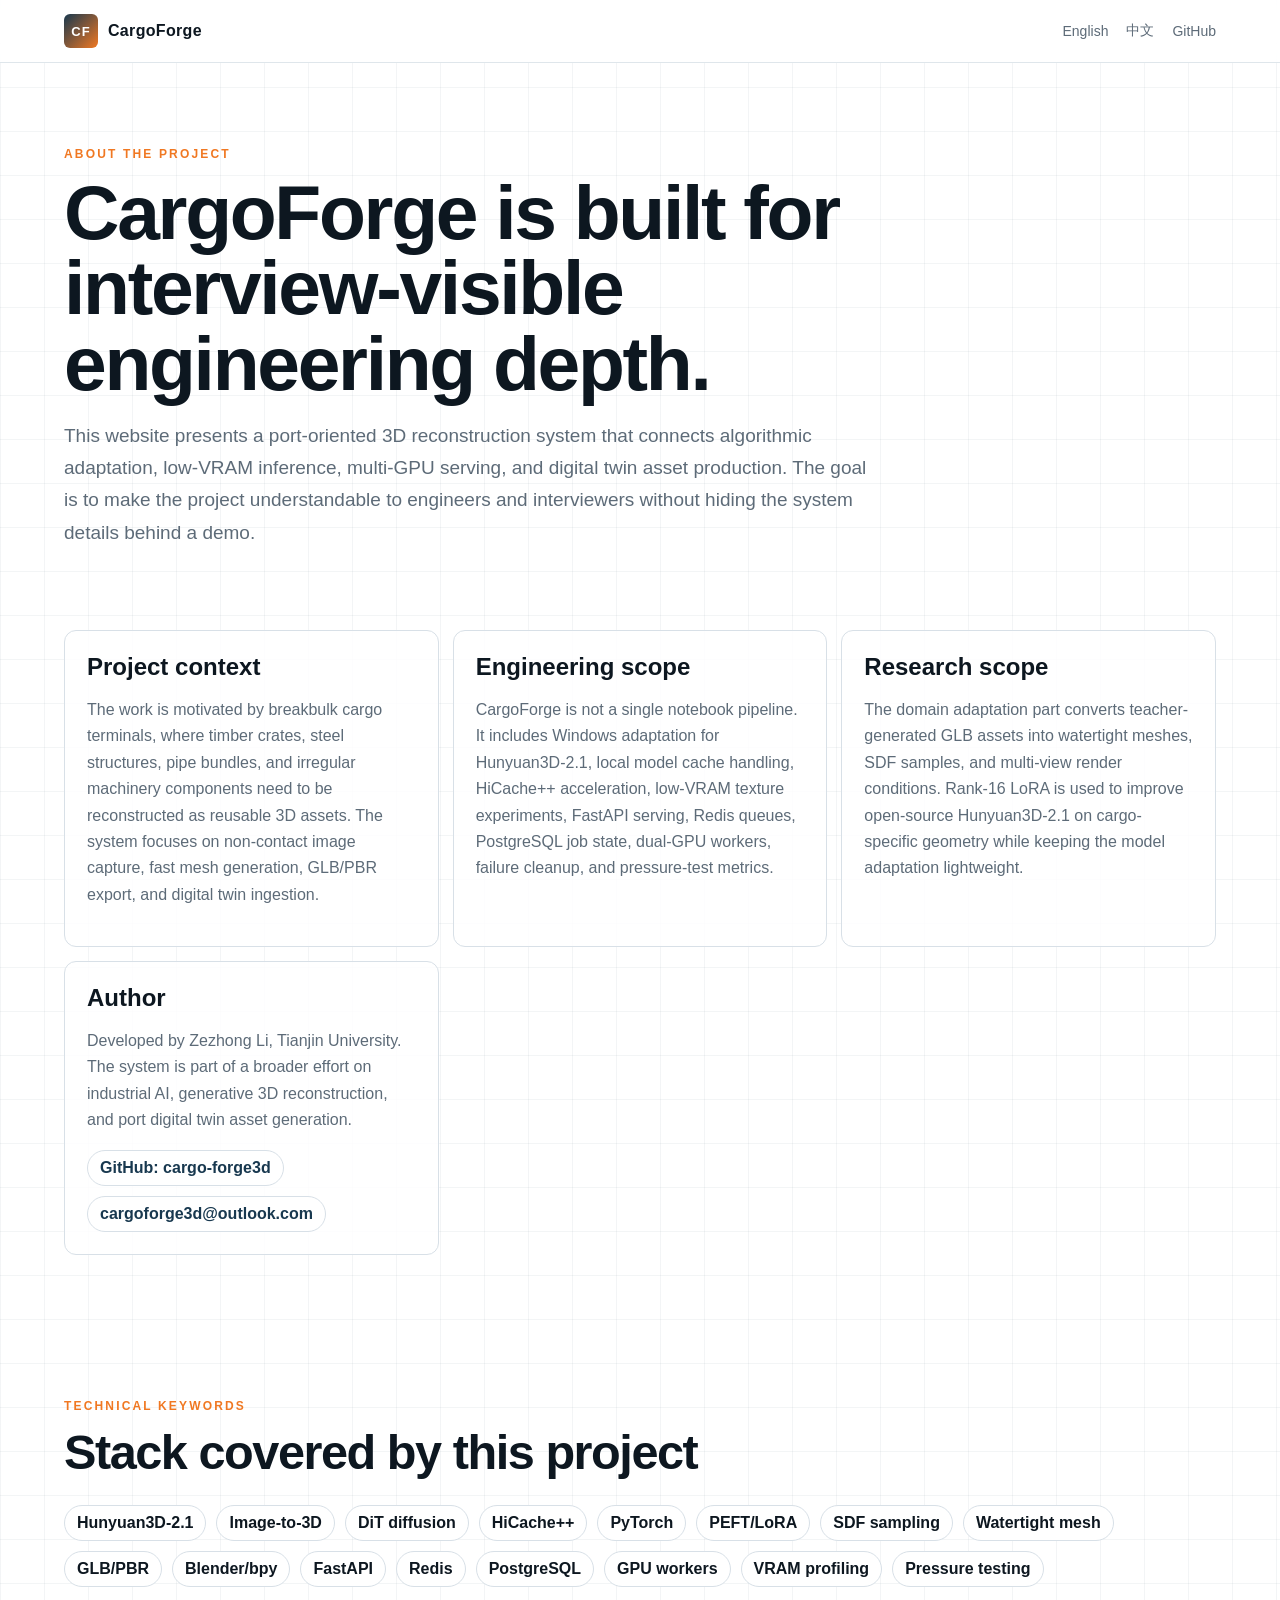
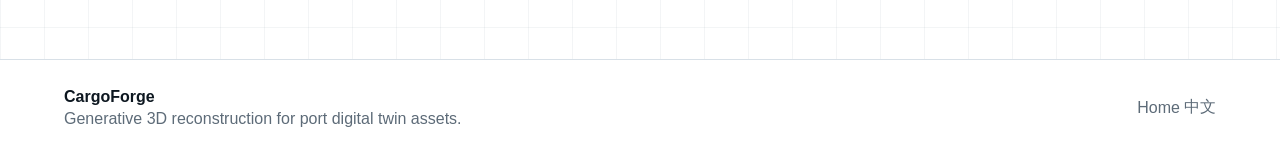
==== about.html @ f890fe95 "Initial CargoForge3D project website" ====
<!doctype html>
<html lang="en">
<head>
  <meta charset="utf-8">
  <meta name="viewport" content="width=device-width, initial-scale=1">
  <title>About CargoForge</title>
  <link rel="stylesheet" href="./static/css/site.css">
</head>
<body>
  <header class="site-header">
    <a class="brand" href="./index.html">
      <span class="brand-mark">CF</span>
      <span>CargoForge</span>
    </a>
    <nav class="nav-links" aria-label="Primary navigation">
      <a href="./index.html">English</a>
      <a href="./zh.html">中文</a>
      <a href="https://github.com/cargo-forge3d/cargo-forge3d.github.io">GitHub</a>
    </nav>
  </header>

  <main class="about-main">
    <section class="about-hero">
      <p class="eyebrow">About the project</p>
      <h1>CargoForge is built for interview-visible engineering depth.</h1>
      <p>
        This website presents a port-oriented 3D reconstruction system that connects algorithmic adaptation,
        low-VRAM inference, multi-GPU serving, and digital twin asset production. The goal is to make the
        project understandable to engineers and interviewers without hiding the system details behind a demo.
      </p>
    </section>

    <section class="section about-section">
      <div class="about-grid">
        <article>
          <h2>Project context</h2>
          <p>
            The work is motivated by breakbulk cargo terminals, where timber crates, steel structures, pipe bundles,
            and irregular machinery components need to be reconstructed as reusable 3D assets. The system focuses on
            non-contact image capture, fast mesh generation, GLB/PBR export, and digital twin ingestion.
          </p>
        </article>
        <article>
          <h2>Engineering scope</h2>
          <p>
            CargoForge is not a single notebook pipeline. It includes Windows adaptation for Hunyuan3D-2.1, local model
            cache handling, HiCache++ acceleration, low-VRAM texture experiments, FastAPI serving, Redis queues,
            PostgreSQL job state, dual-GPU workers, failure cleanup, and pressure-test metrics.
          </p>
        </article>
        <article>
          <h2>Research scope</h2>
          <p>
            The domain adaptation part converts teacher-generated GLB assets into watertight meshes, SDF samples, and
            multi-view render conditions. Rank-16 LoRA is used to improve open-source Hunyuan3D-2.1 on cargo-specific
            geometry while keeping the model adaptation lightweight.
          </p>
        </article>
        <article>
          <h2>Author</h2>
          <p>
            Developed by Zezhong Li, Tianjin University. The system is part of a broader effort on industrial AI,
            generative 3D reconstruction, and port digital twin asset generation.
          </p>
          <div class="contact-list">
            <a href="https://github.com/cargo-forge3d">GitHub: cargo-forge3d</a>
            <a href="mailto:cargoforge3d@outlook.com">cargoforge3d@outlook.com</a>
          </div>
        </article>
      </div>
    </section>

    <section class="section">
      <div class="section-heading">
        <p class="eyebrow">Technical keywords</p>
        <h2>Stack covered by this project</h2>
      </div>
      <div class="keyword-cloud">
        <span>Hunyuan3D-2.1</span><span>Image-to-3D</span><span>DiT diffusion</span><span>HiCache++</span>
        <span>PyTorch</span><span>PEFT/LoRA</span><span>SDF sampling</span><span>Watertight mesh</span>
        <span>GLB/PBR</span><span>Blender/bpy</span><span>FastAPI</span><span>Redis</span>
        <span>PostgreSQL</span><span>GPU workers</span><span>VRAM profiling</span><span>Pressure testing</span>
      </div>
    </section>
  </main>

  <footer class="footer">
    <div><strong>CargoForge</strong><span>Generative 3D reconstruction for port digital twin assets.</span></div>
    <div class="footer-links"><a href="./index.html">Home</a><a href="./zh.html">中文</a></div>
  </footer>
</body>
</html>
---- static/css/site.css ----
:root {
  --ink: #0d1720;
  --muted: #5d6b78;
  --line: #d8e0e7;
  --panel: #f7f9fb;
  --steel: #18384f;
  --steel-2: #31566f;
  --orange: #f07822;
  --green: #2d8a5e;
  --blue: #1f6feb;
  --shadow: 0 18px 45px rgba(18, 38, 58, 0.14);
  --radius: 8px;
}

* {
  box-sizing: border-box;
}

html {
  scroll-behavior: smooth;
}

body {
  margin: 0;
  font-family: "Aptos", "Segoe UI", "Noto Sans SC", "Microsoft YaHei", sans-serif;
  color: var(--ink);
  background:
    linear-gradient(90deg, rgba(24, 56, 79, 0.05) 1px, transparent 1px),
    linear-gradient(0deg, rgba(24, 56, 79, 0.05) 1px, transparent 1px),
    #ffffff;
  background-size: 44px 44px;
}

a {
  color: inherit;
  text-decoration: none;
}

img {
  display: block;
  max-width: 100%;
}

.site-header {
  position: sticky;
  top: 0;
  z-index: 20;
  display: flex;
  align-items: center;
  justify-content: space-between;
  gap: 24px;
  padding: 14px clamp(18px, 5vw, 64px);
  background: rgba(255, 255, 255, 0.88);
  backdrop-filter: blur(14px);
  border-bottom: 1px solid rgba(216, 224, 231, 0.8);
}

.brand {
  display: inline-flex;
  align-items: center;
  gap: 10px;
  font-weight: 800;
  letter-spacing: 0.02em;
}

.brand-mark {
  display: inline-grid;
  place-items: center;
  width: 34px;
  height: 34px;
  border-radius: 6px;
  color: #fff;
  background: linear-gradient(135deg, var(--steel), var(--orange));
  font-size: 13px;
  letter-spacing: 0.08em;
}

.nav-links {
  display: flex;
  align-items: center;
  gap: 18px;
  color: var(--muted);
  font-size: 14px;
}

.nav-links a:hover {
  color: var(--ink);
}

.hero-section {
  display: grid;
  grid-template-columns: minmax(0, 1.02fr) minmax(420px, 0.98fr);
  gap: clamp(28px, 4vw, 58px);
  padding: clamp(54px, 8vw, 100px) clamp(18px, 5vw, 64px) 54px;
  min-height: calc(100vh - 68px);
  align-items: center;
}

.hero-copy h1 {
  margin: 0;
  max-width: 880px;
  font-size: clamp(42px, 6vw, 82px);
  line-height: 0.96;
  letter-spacing: -0.03em;
}

.eyebrow {
  margin: 0 0 14px;
  color: var(--orange);
  font-size: 12px;
  font-weight: 800;
  letter-spacing: 0.18em;
  text-transform: uppercase;
}

.hero-lead {
  margin: 24px 0 0;
  max-width: 760px;
  color: var(--muted);
  font-size: clamp(17px, 1.6vw, 21px);
  line-height: 1.65;
}

.hero-actions {
  display: flex;
  flex-wrap: wrap;
  gap: 12px;
  margin-top: 30px;
}

.button {
  display: inline-flex;
  align-items: center;
  justify-content: center;
  min-height: 42px;
  padding: 0 18px;
  border-radius: 999px;
  font-weight: 750;
  border: 1px solid var(--line);
}

.button.primary {
  color: #fff;
  border-color: var(--steel);
  background: var(--steel);
}

.button.secondary {
  color: var(--steel);
  background: #fff;
}

.metric-strip {
  display: grid;
  grid-template-columns: repeat(4, minmax(0, 1fr));
  gap: 10px;
  margin-top: 34px;
  max-width: 850px;
}

.metric-strip div,
.metric-table div,
.stack-card,
.feature-card {
  border: 1px solid var(--line);
  background: rgba(255, 255, 255, 0.82);
  box-shadow: 0 1px 0 rgba(255,255,255,0.8) inset;
}

.metric-strip div {
  padding: 16px;
  border-radius: var(--radius);
}

.metric-value {
  display: block;
  font-size: 28px;
  font-weight: 850;
  letter-spacing: -0.03em;
}

.metric-label {
  display: block;
  margin-top: 4px;
  color: var(--muted);
  font-size: 12px;
}

.hero-visual {
  position: relative;
  min-height: 620px;
}

.viewer-shell {
  height: 560px;
  border: 1px solid var(--line);
  border-radius: 14px;
  overflow: hidden;
  background: radial-gradient(circle at 50% 30%, #ffffff, #eef3f7 68%);
  box-shadow: var(--shadow);
}

.viewer-caption {
  position: absolute;
  top: 18px;
  left: 18px;
  z-index: 2;
  display: grid;
  gap: 2px;
  padding: 10px 12px;
  border-radius: 8px;
  color: #fff;
  background: rgba(13, 23, 32, 0.82);
}

.viewer-caption span,
.input-card span {
  color: rgba(255,255,255,0.72);
  font-size: 12px;
}

.input-card {
  position: absolute;
  right: -10px;
  bottom: 0;
  width: min(280px, 46%);
  padding: 10px;
  border-radius: 12px;
  color: #fff;
  background: var(--steel);
  box-shadow: var(--shadow);
}

.input-card img {
  aspect-ratio: 1 / 1;
  width: 100%;
  object-fit: cover;
  border-radius: 8px;
}

.input-card div {
  padding: 10px 4px 2px;
}

.input-card strong {
  display: block;
}

.section {
  padding: 72px clamp(18px, 5vw, 64px);
}

.section.compact {
  padding-top: 46px;
}

.section-heading {
  max-width: 920px;
  margin-bottom: 28px;
}

.section-heading.centered {
  margin-left: auto;
  margin-right: auto;
  text-align: center;
}

.section-heading h2 {
  margin: 0;
  font-size: clamp(30px, 3.8vw, 52px);
  line-height: 1.03;
  letter-spacing: -0.03em;
}

.section-heading p:not(.eyebrow) {
  color: var(--muted);
  font-size: 18px;
  line-height: 1.65;
}

.three-grid {
  display: grid;
  grid-template-columns: repeat(3, minmax(0, 1fr));
  gap: 16px;
}

.feature-card {
  min-height: 270px;
  padding: 24px;
  border-radius: 12px;
}

.card-index {
  display: inline-flex;
  color: var(--orange);
  font-size: 12px;
  font-weight: 850;
  letter-spacing: 0.16em;
}

.feature-card h3 {
  margin: 32px 0 12px;
  font-size: 23px;
}

.feature-card p {
  margin: 0;
  color: var(--muted);
  line-height: 1.68;
}

.pipeline {
  display: grid;
  grid-template-columns: repeat(5, minmax(0, 1fr));
  gap: 12px;
  position: relative;
}

.pipeline-node {
  min-height: 118px;
  padding: 18px;
  border-radius: 12px;
  color: #fff;
  background: linear-gradient(150deg, var(--steel), var(--steel-2));
  box-shadow: var(--shadow);
}

.pipeline-node strong,
.pipeline-node span {
  display: block;
}

.pipeline-node span {
  margin-top: 10px;
  color: rgba(255,255,255,0.78);
  font-size: 13px;
  line-height: 1.45;
}

.gallery-layout {
  display: grid;
  grid-template-columns: minmax(0, 1.1fr) minmax(280px, 0.5fr);
  gap: 18px;
}

.result-viewer {
  min-height: 620px;
  border: 1px solid var(--line);
  border-radius: 14px;
  overflow: hidden;
  background: radial-gradient(circle at 50% 32%, #ffffff, #eef3f7 70%);
  box-shadow: var(--shadow);
}

.toolbar {
  display: flex;
  align-items: center;
  justify-content: space-between;
  gap: 12px;
  min-height: 58px;
  padding: 12px 16px;
  border-bottom: 1px solid var(--line);
  background: rgba(255,255,255,0.9);
}

.toolbar > span {
  font-weight: 820;
}

.segmented {
  display: inline-flex;
  padding: 3px;
  border: 1px solid var(--line);
  border-radius: 999px;
  background: var(--panel);
}

.segment {
  min-height: 30px;
  padding: 0 12px;
  border: 0;
  border-radius: 999px;
  color: var(--muted);
  background: transparent;
  cursor: pointer;
  font-weight: 750;
}

.segment.active {
  color: #fff;
  background: var(--steel);
}

.case-panel {
  display: grid;
  gap: 14px;
  align-content: start;
}

.case-meta {
  display: grid;
  grid-template-columns: 1fr;
  gap: 8px;
  padding: 14px;
  border-radius: 12px;
  color: #fff;
  background: var(--steel);
}

.case-meta span {
  padding: 10px 12px;
  border-radius: 8px;
  background: rgba(255,255,255,0.11);
}

.thumbnail-list {
  display: grid;
  gap: 10px;
}

.thumb {
  display: grid;
  grid-template-columns: 92px 1fr;
  align-items: center;
  gap: 12px;
  padding: 8px;
  border: 1px solid var(--line);
  border-radius: 12px;
  color: var(--ink);
  background: #fff;
  cursor: pointer;
  text-align: left;
  font-weight: 800;
}

.thumb img {
  width: 92px;
  height: 72px;
  object-fit: cover;
  border-radius: 8px;
}

.thumb.active {
  border-color: var(--orange);
  box-shadow: 0 0 0 3px rgba(240, 120, 34, 0.16);
}

.comparison-grid {
  display: grid;
  grid-template-columns: repeat(3, minmax(0, 1fr));
  gap: 16px;
}

.compare-card {
  min-height: 430px;
  border: 1px solid var(--line);
  border-radius: 14px;
  overflow: hidden;
  background: #fff;
  box-shadow: var(--shadow);
}

.compare-card span {
  display: block;
  padding: 14px 16px;
  font-weight: 850;
  border-bottom: 1px solid var(--line);
  background: var(--panel);
}

.compare-card.accent span {
  color: #fff;
  background: var(--steel);
}

.compare-card model-viewer {
  width: 100%;
  height: 370px;
  background: radial-gradient(circle at 50% 36%, #ffffff, #eef3f7);
}

.metric-table {
  display: grid;
  grid-template-columns: repeat(4, minmax(0, 1fr));
  gap: 12px;
  margin-top: 18px;
}

.metric-table div {
  display: grid;
  gap: 8px;
  padding: 18px;
  border-radius: 12px;
}

.metric-table strong {
  font-size: 15px;
}

.metric-table span {
  font-size: 20px;
  font-weight: 850;
}

.metric-table em {
  color: var(--green);
  font-style: normal;
  font-size: 13px;
}

.stack-grid,
.about-grid {
  display: grid;
  grid-template-columns: repeat(3, minmax(0, 1fr));
  gap: 14px;
}

.stack-card {
  display: grid;
  gap: 8px;
  padding: 20px;
  border-radius: 12px;
}

.stack-card span,
.about-grid p {
  color: var(--muted);
  line-height: 1.65;
}

.footer {
  display: flex;
  justify-content: space-between;
  gap: 24px;
  padding: 28px clamp(18px, 5vw, 64px);
  border-top: 1px solid var(--line);
  background: #fff;
}

.footer div {
  display: grid;
  gap: 4px;
}

.footer span {
  color: var(--muted);
}

.footer-links {
  display: flex !important;
  flex-direction: row;
  align-items: center;
  gap: 16px;
  color: var(--muted);
}

.about-main {
  min-height: 80vh;
}

.about-hero {
  padding: 84px clamp(18px, 5vw, 64px) 34px;
  max-width: 1040px;
}

.about-hero h1 {
  margin: 0;
  font-size: clamp(40px, 6vw, 78px);
  line-height: 0.98;
  letter-spacing: -0.03em;
}

.about-hero p:not(.eyebrow) {
  max-width: 820px;
  color: var(--muted);
  font-size: 19px;
  line-height: 1.7;
}

.about-section {
  padding-top: 28px;
}

.about-grid article {
  padding: 22px;
  border: 1px solid var(--line);
  border-radius: 12px;
  background: rgba(255,255,255,0.86);
}

.about-grid h2 {
  margin: 0 0 10px;
}

.contact-list,
.keyword-cloud {
  display: flex;
  flex-wrap: wrap;
  gap: 10px;
}

.contact-list a,
.keyword-cloud span {
  padding: 8px 12px;
  border-radius: 999px;
  border: 1px solid var(--line);
  color: var(--steel);
  background: #fff;
  font-weight: 750;
}

.keyword-cloud span {
  color: var(--ink);
}

@media (max-width: 1080px) {
  .hero-section,
  .gallery-layout {
    grid-template-columns: 1fr;
  }

  .hero-visual {
    min-height: 520px;
  }

  .viewer-shell {
    height: 500px;
  }

  .metric-strip,
  .metric-table {
    grid-template-columns: repeat(2, minmax(0, 1fr));
  }

  .pipeline,
  .three-grid,
  .comparison-grid,
  .stack-grid,
  .about-grid {
    grid-template-columns: 1fr;
  }
}

@media (max-width: 680px) {
  .site-header {
    position: static;
    align-items: flex-start;
    flex-direction: column;
  }

  .nav-links {
    flex-wrap: wrap;
    gap: 12px;
  }

  .hero-section {
    padding-top: 36px;
  }

  .metric-strip,
  .metric-table {
    grid-template-columns: 1fr;
  }

  .input-card {
    position: relative;
    right: auto;
    bottom: auto;
    width: 100%;
    margin-top: 12px;
  }

  .hero-visual {
    min-height: auto;
  }

  .viewer-shell,
  .result-viewer {
    height: 440px;
    min-height: 440px;
  }

  .toolbar {
    align-items: flex-start;
    flex-direction: column;
  }

  .footer {
    flex-direction: column;
  }
}
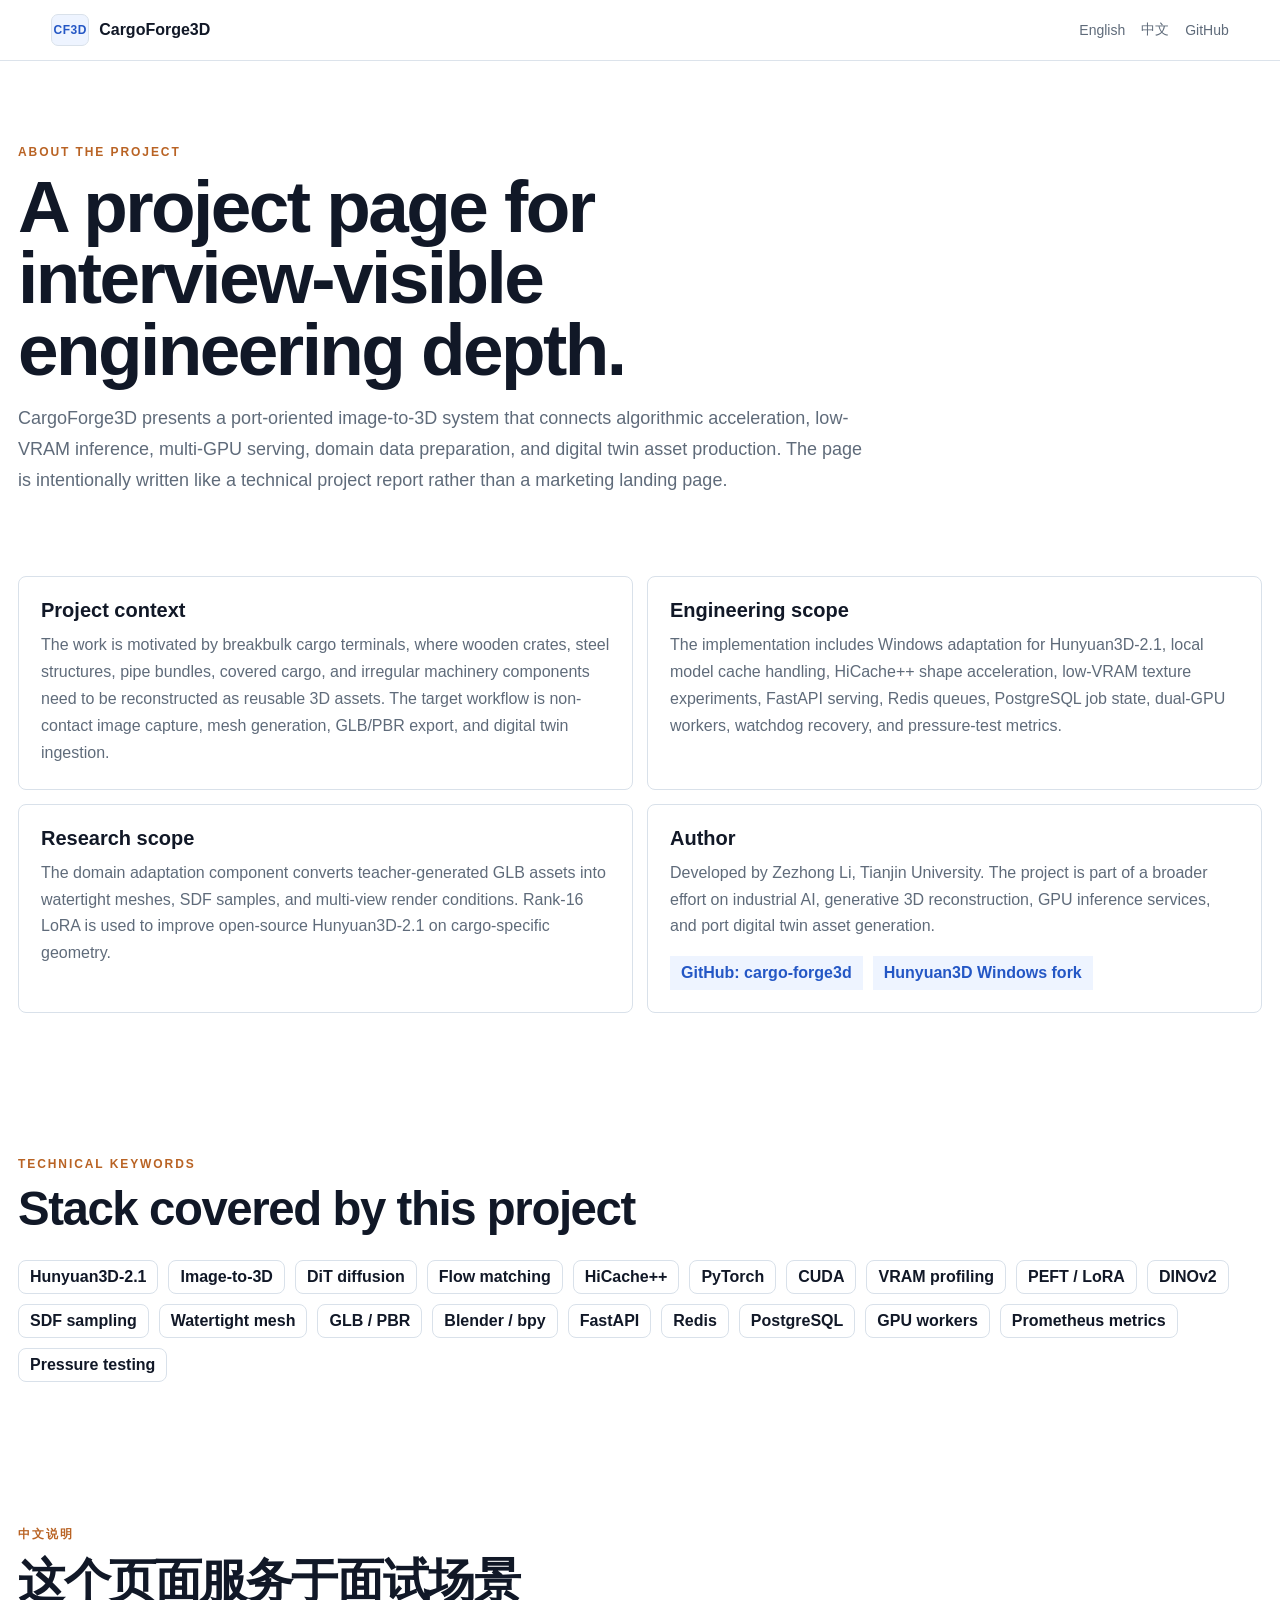
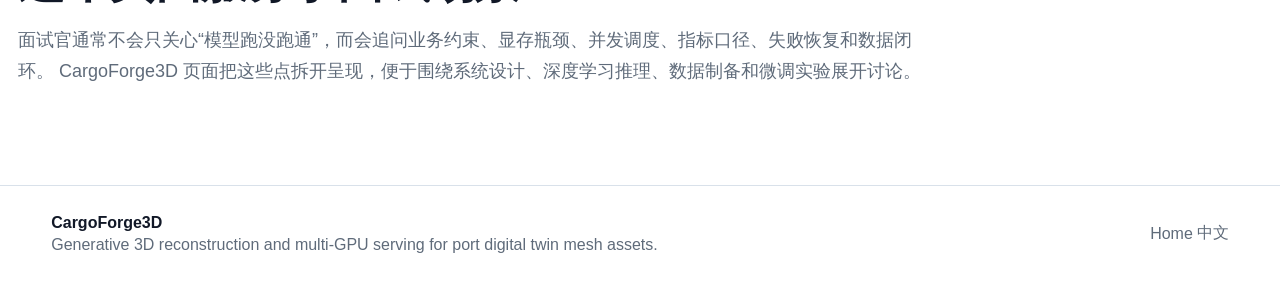
==== commit 17ce8cbe: "Add CargoForge3D project figures and site content" ====
--- a/about.html
+++ b/about.html
@@ -3,14 +3,15 @@
 <head>
   <meta charset="utf-8">
   <meta name="viewport" content="width=device-width, initial-scale=1">
-  <title>About CargoForge</title>
+  <meta name="description" content="About CargoForge3D, a port breakbulk cargo image-to-3D reconstruction and multi-GPU serving project.">
+  <title>About CargoForge3D</title>
   <link rel="stylesheet" href="./static/css/site.css">
 </head>
 <body>
   <header class="site-header">
     <a class="brand" href="./index.html">
-      <span class="brand-mark">CF</span>
-      <span>CargoForge</span>
+      <span class="brand-mark">CF3D</span>
+      <span>CargoForge3D</span>
     </a>
     <nav class="nav-links" aria-label="Primary navigation">
       <a href="./index.html">English</a>
@@ -22,11 +23,11 @@
   <main class="about-main">
     <section class="about-hero">
       <p class="eyebrow">About the project</p>
-      <h1>CargoForge is built for interview-visible engineering depth.</h1>
+      <h1>A project page for interview-visible engineering depth.</h1>
       <p>
-        This website presents a port-oriented 3D reconstruction system that connects algorithmic adaptation,
-        low-VRAM inference, multi-GPU serving, and digital twin asset production. The goal is to make the
-        project understandable to engineers and interviewers without hiding the system details behind a demo.
+        CargoForge3D presents a port-oriented image-to-3D system that connects algorithmic acceleration,
+        low-VRAM inference, multi-GPU serving, domain data preparation, and digital twin asset production.
+        The page is intentionally written like a technical project report rather than a marketing landing page.
       </p>
     </section>
 
@@ -35,36 +36,36 @@
         <article>
           <h2>Project context</h2>
           <p>
-            The work is motivated by breakbulk cargo terminals, where timber crates, steel structures, pipe bundles,
-            and irregular machinery components need to be reconstructed as reusable 3D assets. The system focuses on
-            non-contact image capture, fast mesh generation, GLB/PBR export, and digital twin ingestion.
+            The work is motivated by breakbulk cargo terminals, where wooden crates, steel structures, pipe bundles,
+            covered cargo, and irregular machinery components need to be reconstructed as reusable 3D assets.
+            The target workflow is non-contact image capture, mesh generation, GLB/PBR export, and digital twin ingestion.
           </p>
         </article>
         <article>
           <h2>Engineering scope</h2>
           <p>
-            CargoForge is not a single notebook pipeline. It includes Windows adaptation for Hunyuan3D-2.1, local model
-            cache handling, HiCache++ acceleration, low-VRAM texture experiments, FastAPI serving, Redis queues,
-            PostgreSQL job state, dual-GPU workers, failure cleanup, and pressure-test metrics.
+            The implementation includes Windows adaptation for Hunyuan3D-2.1, local model cache handling,
+            HiCache++ shape acceleration, low-VRAM texture experiments, FastAPI serving, Redis queues,
+            PostgreSQL job state, dual-GPU workers, watchdog recovery, and pressure-test metrics.
           </p>
         </article>
         <article>
           <h2>Research scope</h2>
           <p>
-            The domain adaptation part converts teacher-generated GLB assets into watertight meshes, SDF samples, and
-            multi-view render conditions. Rank-16 LoRA is used to improve open-source Hunyuan3D-2.1 on cargo-specific
-            geometry while keeping the model adaptation lightweight.
+            The domain adaptation component converts teacher-generated GLB assets into watertight meshes,
+            SDF samples, and multi-view render conditions. Rank-16 LoRA is used to improve open-source
+            Hunyuan3D-2.1 on cargo-specific geometry.
           </p>
         </article>
         <article>
           <h2>Author</h2>
           <p>
-            Developed by Zezhong Li, Tianjin University. The system is part of a broader effort on industrial AI,
-            generative 3D reconstruction, and port digital twin asset generation.
+            Developed by Zezhong Li, Tianjin University. The project is part of a broader effort on industrial AI,
+            generative 3D reconstruction, GPU inference services, and port digital twin asset generation.
           </p>
           <div class="contact-list">
             <a href="https://github.com/cargo-forge3d">GitHub: cargo-forge3d</a>
-            <a href="mailto:cargoforge3d@outlook.com">cargoforge3d@outlook.com</a>
+            <a href="https://github.com/lzz19980125/Hunyuan3D-2.1-Windows">Hunyuan3D Windows fork</a>
           </div>
         </article>
       </div>
@@ -76,17 +77,50 @@
         <h2>Stack covered by this project</h2>
       </div>
       <div class="keyword-cloud">
-        <span>Hunyuan3D-2.1</span><span>Image-to-3D</span><span>DiT diffusion</span><span>HiCache++</span>
-        <span>PyTorch</span><span>PEFT/LoRA</span><span>SDF sampling</span><span>Watertight mesh</span>
-        <span>GLB/PBR</span><span>Blender/bpy</span><span>FastAPI</span><span>Redis</span>
-        <span>PostgreSQL</span><span>GPU workers</span><span>VRAM profiling</span><span>Pressure testing</span>
+        <span>Hunyuan3D-2.1</span>
+        <span>Image-to-3D</span>
+        <span>DiT diffusion</span>
+        <span>Flow matching</span>
+        <span>HiCache++</span>
+        <span>PyTorch</span>
+        <span>CUDA</span>
+        <span>VRAM profiling</span>
+        <span>PEFT / LoRA</span>
+        <span>DINOv2</span>
+        <span>SDF sampling</span>
+        <span>Watertight mesh</span>
+        <span>GLB / PBR</span>
+        <span>Blender / bpy</span>
+        <span>FastAPI</span>
+        <span>Redis</span>
+        <span>PostgreSQL</span>
+        <span>GPU workers</span>
+        <span>Prometheus metrics</span>
+        <span>Pressure testing</span>
+      </div>
+    </section>
+
+    <section class="section">
+      <div class="section-heading">
+        <p class="eyebrow">中文说明</p>
+        <h2>这个页面服务于面试场景</h2>
+        <p>
+          面试官通常不会只关心“模型跑没跑通”，而会追问业务约束、显存瓶颈、并发调度、指标口径、失败恢复和数据闭环。
+          CargoForge3D 页面把这些点拆开呈现，便于围绕系统设计、深度学习推理、数据制备和微调实验展开讨论。
+        </p>
       </div>
     </section>
   </main>
 
   <footer class="footer">
-    <div><strong>CargoForge</strong><span>Generative 3D reconstruction for port digital twin assets.</span></div>
-    <div class="footer-links"><a href="./index.html">Home</a><a href="./zh.html">中文</a></div>
+    <div>
+      <strong>CargoForge3D</strong>
+      <span>Generative 3D reconstruction and multi-GPU serving for port digital twin mesh assets.</span>
+    </div>
+    <div class="footer-links">
+      <a href="./index.html">Home</a>
+      <a href="./zh.html">中文</a>
+    </div>
   </footer>
 </body>
 </html>
--- a/static/css/site.css
+++ b/static/css/site.css
@@ -1,15 +1,17 @@
 :root {
-  --ink: #0d1720;
-  --muted: #5d6b78;
-  --line: #d8e0e7;
-  --panel: #f7f9fb;
-  --steel: #18384f;
-  --steel-2: #31566f;
-  --orange: #f07822;
-  --green: #2d8a5e;
-  --blue: #1f6feb;
-  --shadow: 0 18px 45px rgba(18, 38, 58, 0.14);
+  --ink: #111827;
+  --muted: #5f6b7a;
+  --soft: #f7f9fc;
+  --panel: #ffffff;
+  --line: #d9e1ea;
+  --blue: #2457c5;
+  --blue-soft: #eef4ff;
+  --green: #1f8a5b;
+  --orange: #b96324;
+  --code: #122033;
+  --shadow: 0 14px 34px rgba(15, 23, 42, 0.08);
   --radius: 8px;
+  --max: 1260px;
 }
 
 * {
@@ -22,13 +24,9 @@
 
 body {
   margin: 0;
-  font-family: "Aptos", "Segoe UI", "Noto Sans SC", "Microsoft YaHei", sans-serif;
   color: var(--ink);
-  background:
-    linear-gradient(90deg, rgba(24, 56, 79, 0.05) 1px, transparent 1px),
-    linear-gradient(0deg, rgba(24, 56, 79, 0.05) 1px, transparent 1px),
-    #ffffff;
-  background-size: 44px 44px;
+  background: #fff;
+  font-family: "Segoe UI", "Noto Sans SC", "Microsoft YaHei", sans-serif;
 }
 
 a {
@@ -41,18 +39,22 @@
   max-width: 100%;
 }
 
+button {
+  font: inherit;
+}
+
 .site-header {
   position: sticky;
   top: 0;
-  z-index: 20;
+  z-index: 50;
   display: flex;
   align-items: center;
   justify-content: space-between;
-  gap: 24px;
-  padding: 14px clamp(18px, 5vw, 64px);
-  background: rgba(255, 255, 255, 0.88);
-  backdrop-filter: blur(14px);
-  border-bottom: 1px solid rgba(216, 224, 231, 0.8);
+  gap: 20px;
+  padding: 14px clamp(18px, 4vw, 54px);
+  border-bottom: 1px solid rgba(217, 225, 234, 0.92);
+  background: rgba(255, 255, 255, 0.94);
+  backdrop-filter: blur(12px);
 }
 
 .brand {
@@ -60,72 +62,87 @@
   align-items: center;
   gap: 10px;
   font-weight: 800;
-  letter-spacing: 0.02em;
 }
 
 .brand-mark {
   display: inline-grid;
   place-items: center;
-  width: 34px;
-  height: 34px;
-  border-radius: 6px;
-  color: #fff;
-  background: linear-gradient(135deg, var(--steel), var(--orange));
-  font-size: 13px;
-  letter-spacing: 0.08em;
+  width: 38px;
+  height: 32px;
+  border: 1px solid var(--line);
+  border-radius: 7px;
+  color: var(--blue);
+  background: var(--blue-soft);
+  font-size: 12px;
+  letter-spacing: 0.04em;
 }
 
 .nav-links {
   display: flex;
   align-items: center;
-  gap: 18px;
+  flex-wrap: wrap;
+  justify-content: flex-end;
+  gap: 16px;
   color: var(--muted);
   font-size: 14px;
 }
 
 .nav-links a:hover {
-  color: var(--ink);
+  color: var(--blue);
+}
+
+.hero-section,
+.section,
+.about-hero {
+  width: min(var(--max), calc(100% - 36px));
+  margin: 0 auto;
 }
 
 .hero-section {
   display: grid;
-  grid-template-columns: minmax(0, 1.02fr) minmax(420px, 0.98fr);
-  gap: clamp(28px, 4vw, 58px);
-  padding: clamp(54px, 8vw, 100px) clamp(18px, 5vw, 64px) 54px;
+  grid-template-columns: minmax(0, 1.06fr) minmax(380px, 0.94fr);
+  gap: clamp(28px, 4.6vw, 62px);
+  align-items: center;
   min-height: calc(100vh - 68px);
-  align-items: center;
-}
-
-.hero-copy h1 {
+  padding: clamp(54px, 8vw, 96px) 0 58px;
+}
+
+.hero-copy h1,
+.about-hero h1 {
   margin: 0;
-  max-width: 880px;
-  font-size: clamp(42px, 6vw, 82px);
-  line-height: 0.96;
-  letter-spacing: -0.03em;
+  max-width: 900px;
+  font-size: clamp(40px, 5.7vw, 76px);
+  line-height: 0.98;
+  letter-spacing: -0.035em;
 }
 
 .eyebrow {
-  margin: 0 0 14px;
+  margin: 0 0 12px;
   color: var(--orange);
   font-size: 12px;
   font-weight: 800;
-  letter-spacing: 0.18em;
+  letter-spacing: 0.16em;
   text-transform: uppercase;
 }
 
+.hero-lead,
+.section-heading p:not(.eyebrow),
+.about-hero p:not(.eyebrow) {
+  color: var(--muted);
+  font-size: 18px;
+  line-height: 1.72;
+}
+
 .hero-lead {
+  max-width: 820px;
   margin: 24px 0 0;
-  max-width: 760px;
-  color: var(--muted);
-  font-size: clamp(17px, 1.6vw, 21px);
-  line-height: 1.65;
 }
 
 .hero-actions {
   display: flex;
   flex-wrap: wrap;
   gap: 12px;
-  margin-top: 30px;
+  margin-top: 28px;
 }
 
 .button {
@@ -134,19 +151,19 @@
   justify-content: center;
   min-height: 42px;
   padding: 0 18px;
-  border-radius: 999px;
+  border: 1px solid var(--line);
+  border-radius: 7px;
   font-weight: 750;
-  border: 1px solid var(--line);
 }
 
 .button.primary {
   color: #fff;
-  border-color: var(--steel);
-  background: var(--steel);
+  border-color: var(--blue);
+  background: var(--blue);
 }
 
 .button.secondary {
-  color: var(--steel);
+  color: var(--blue);
   background: #fff;
 }
 
@@ -154,22 +171,31 @@
   display: grid;
   grid-template-columns: repeat(4, minmax(0, 1fr));
   gap: 10px;
-  margin-top: 34px;
-  max-width: 850px;
+  margin-top: 30px;
 }
 
 .metric-strip div,
-.metric-table div,
+.business-grid article,
+.blueprint-step,
+.talking-card,
+.diagram-card,
+.text-panel,
+.detail-copy,
+.speed-table,
+.capacity-panel,
+.runtime-copy,
+.status-table,
 .stack-card,
-.feature-card {
-  border: 1px solid var(--line);
-  background: rgba(255, 255, 255, 0.82);
-  box-shadow: 0 1px 0 rgba(255,255,255,0.8) inset;
+.compare-card,
+.about-grid article,
+.keyword-cloud span {
+  border: 1px solid var(--line);
+  border-radius: var(--radius);
+  background: var(--panel);
 }
 
 .metric-strip div {
   padding: 16px;
-  border-radius: var(--radius);
 }
 
 .metric-value {
@@ -184,20 +210,25 @@
   margin-top: 4px;
   color: var(--muted);
   font-size: 12px;
+  line-height: 1.35;
 }
 
 .hero-visual {
   position: relative;
-  min-height: 620px;
+  min-height: 590px;
+}
+
+.viewer-shell,
+.result-viewer {
+  border: 1px solid var(--line);
+  border-radius: 12px;
+  overflow: hidden;
+  background: linear-gradient(180deg, #fbfdff, #f3f6fa);
+  box-shadow: var(--shadow);
 }
 
 .viewer-shell {
-  height: 560px;
-  border: 1px solid var(--line);
-  border-radius: 14px;
-  overflow: hidden;
-  background: radial-gradient(circle at 50% 30%, #ffffff, #eef3f7 68%);
-  box-shadow: var(--shadow);
+  height: 548px;
 }
 
 .viewer-caption {
@@ -208,34 +239,35 @@
   display: grid;
   gap: 2px;
   padding: 10px 12px;
+  border: 1px solid rgba(17, 24, 39, 0.1);
   border-radius: 8px;
-  color: #fff;
-  background: rgba(13, 23, 32, 0.82);
+  background: rgba(255, 255, 255, 0.92);
+  box-shadow: 0 8px 20px rgba(15, 23, 42, 0.08);
 }
 
 .viewer-caption span,
 .input-card span {
-  color: rgba(255,255,255,0.72);
+  color: var(--muted);
   font-size: 12px;
 }
 
 .input-card {
   position: absolute;
-  right: -10px;
+  right: -8px;
   bottom: 0;
-  width: min(280px, 46%);
+  width: min(270px, 45%);
   padding: 10px;
-  border-radius: 12px;
-  color: #fff;
-  background: var(--steel);
+  border: 1px solid var(--line);
+  border-radius: 10px;
+  background: #fff;
   box-shadow: var(--shadow);
 }
 
 .input-card img {
+  width: 100%;
   aspect-ratio: 1 / 1;
-  width: 100%;
   object-fit: cover;
-  border-radius: 8px;
+  border-radius: 7px;
 }
 
 .input-card div {
@@ -247,7 +279,7 @@
 }
 
 .section {
-  padding: 72px clamp(18px, 5vw, 64px);
+  padding: 72px 0;
 }
 
 .section.compact {
@@ -256,7 +288,7 @@
 
 .section-heading {
   max-width: 920px;
-  margin-bottom: 28px;
+  margin-bottom: 26px;
 }
 
 .section-heading.centered {
@@ -267,27 +299,116 @@
 
 .section-heading h2 {
   margin: 0;
-  font-size: clamp(30px, 3.8vw, 52px);
-  line-height: 1.03;
+  font-size: clamp(30px, 3.7vw, 50px);
+  line-height: 1.08;
   letter-spacing: -0.03em;
 }
 
-.section-heading p:not(.eyebrow) {
-  color: var(--muted);
-  font-size: 18px;
-  line-height: 1.65;
-}
-
-.three-grid {
-  display: grid;
+.problem-section,
+.closing-section {
+  border-top: 1px solid var(--line);
+  border-bottom: 1px solid var(--line);
+}
+
+.business-grid,
+.three-grid,
+.serving-grid,
+.blueprint-grid,
+.detail-block,
+.runtime-panel,
+.stack-grid,
+.about-grid {
+  display: grid;
+  gap: 14px;
+}
+
+.business-grid,
+.three-grid,
+.serving-grid,
+.blueprint-grid,
+.detail-block,
+.about-grid {
   grid-template-columns: repeat(3, minmax(0, 1fr));
-  gap: 16px;
+}
+
+.business-grid article,
+.feature-card,
+.blueprint-step,
+.talking-card,
+.text-panel,
+.detail-copy,
+.runtime-copy,
+.stack-card,
+.about-grid article {
+  padding: 22px;
+}
+
+.business-grid h3,
+.feature-card h3,
+.blueprint-step h3,
+.talking-card h3,
+.text-panel h3,
+.detail-copy h3,
+.runtime-copy h3,
+.stack-card strong,
+.about-grid h2 {
+  margin: 0 0 10px;
+  font-size: 20px;
+}
+
+.business-grid p,
+.feature-card p,
+.blueprint-step p,
+.talking-card p,
+.text-panel p,
+.detail-copy p,
+.runtime-copy p,
+.stack-card span,
+.about-grid p {
+  margin: 0;
+  color: var(--muted);
+  line-height: 1.68;
 }
 
 .feature-card {
-  min-height: 270px;
-  padding: 24px;
-  border-radius: 12px;
+  min-height: 250px;
+}
+
+.blueprint-step {
+  position: relative;
+  min-height: 260px;
+  background: linear-gradient(180deg, #fff, #fbfcfe);
+}
+
+.blueprint-step > span {
+  display: inline-flex;
+  align-items: center;
+  justify-content: center;
+  width: 34px;
+  height: 28px;
+  margin-bottom: 30px;
+  border: 1px solid #b8ccff;
+  border-radius: 7px;
+  color: var(--blue);
+  background: var(--blue-soft);
+  font-size: 12px;
+  font-weight: 850;
+}
+
+.blueprint-step small {
+  display: block;
+  margin-top: 16px;
+  padding-top: 12px;
+  border-top: 1px solid var(--line);
+  color: var(--green);
+  line-height: 1.5;
+  font-weight: 720;
+}
+
+.talking-card {
+  margin-top: 14px;
+  border-color: #b7e3cf;
+  background: #f4fbf7;
 }
 
 .card-index {
@@ -298,58 +419,363 @@
   letter-spacing: 0.16em;
 }
 
-.feature-card h3 {
-  margin: 32px 0 12px;
-  font-size: 23px;
-}
-
-.feature-card p {
-  margin: 0;
-  color: var(--muted);
-  line-height: 1.68;
-}
-
-.pipeline {
-  display: grid;
-  grid-template-columns: repeat(5, minmax(0, 1fr));
+.card-index + h3 {
+  margin-top: 28px;
+}
+
+.diagram-card {
+  padding: 22px;
+  box-shadow: 0 1px 0 rgba(255, 255, 255, 0.75) inset;
+}
+
+.project-figure {
+  margin: 0 0 24px;
+  padding: 14px;
+  border: 1px solid var(--line);
+  border-radius: 10px;
+  background: #fff;
+  box-shadow: var(--shadow);
+}
+
+.project-figure img {
+  width: 100%;
+  border: 1px solid #edf1f6;
+  border-radius: 8px;
+  background: #fff;
+}
+
+.project-figure figcaption {
+  margin: 12px 2px 0;
+  color: var(--muted);
+  font-size: 14px;
+  line-height: 1.55;
+}
+
+.flow-title {
+  display: flex;
+  align-items: baseline;
+  justify-content: space-between;
+  gap: 18px;
+  margin-bottom: 18px;
+  border-bottom: 1px solid var(--line);
+  padding-bottom: 14px;
+}
+
+.flow-title span {
+  color: var(--muted);
+  font-size: 13px;
+}
+
+.flow-title strong {
+  font-size: 18px;
+}
+
+.flow-diagram {
+  display: grid;
+  align-items: stretch;
+  gap: 10px;
+}
+
+.hunyuan-flow {
+  grid-template-columns: 1.1fr auto 1.1fr auto 1.2fr auto 1.2fr auto 1fr;
+}
+
+.dataset-flow {
+  grid-template-columns: 1fr auto 1fr auto 1.15fr auto 1.2fr auto 1.2fr auto 1.1fr;
+}
+
+.flow-node {
+  display: grid;
+  place-items: center;
+  min-height: 74px;
+  padding: 12px;
+  border: 1px solid var(--line);
+  border-radius: 8px;
+  color: var(--ink);
+  background: var(--soft);
+  text-align: center;
+  font-weight: 750;
+  line-height: 1.35;
+}
+
+.flow-node.input {
+  color: var(--blue);
+  border-color: #b8ccff;
+  background: var(--blue-soft);
+}
+
+.flow-node.output {
+  color: var(--green);
+  border-color: #b7e3cf;
+  background: #eefaf4;
+}
+
+.flow-node.sub {
+  background: #fbfbfc;
+}
+
+.flow-arrow {
+  display: grid;
+  place-items: center;
+  min-width: 18px;
+  color: var(--muted);
+  font-weight: 900;
+}
+
+.two-column,
+.hicache-layout,
+.gallery-layout {
+  display: grid;
+  grid-template-columns: minmax(0, 1fr) minmax(0, 1fr);
+  gap: 16px;
+  margin-top: 16px;
+}
+
+.detail-block {
+  margin-top: 16px;
+}
+
+.detail-copy {
+  background: #fbfcfe;
+}
+
+.detail-copy h3,
+.runtime-copy h3 {
+  font-size: 18px;
+}
+
+.hicache-layout {
+  grid-template-columns: minmax(0, 1.1fr) minmax(360px, 0.9fr);
+}
+
+.cache-timeline {
+  display: grid;
+  grid-template-columns: repeat(7, minmax(0, 1fr));
+  gap: 8px;
+  margin: 6px 0 18px;
+}
+
+.tick {
+  min-height: 58px;
+  display: grid;
+  place-items: center;
+  border: 1px solid var(--line);
+  border-radius: 8px;
+  font-size: 13px;
+  font-weight: 800;
+}
+
+.tick.full {
+  color: #fff;
+  border-color: var(--blue);
+  background: var(--blue);
+}
+
+.tick.cache {
+  color: var(--green);
+  border-color: #b7e3cf;
+  background: #eefaf4;
+}
+
+.speed-table {
+  overflow: hidden;
+}
+
+.speed-row {
+  display: grid;
+  grid-template-columns: 1.35fr 1fr 1fr 0.8fr;
+  border-bottom: 1px solid var(--line);
+}
+
+.speed-row:last-child {
+  border-bottom: 0;
+}
+
+.speed-row span {
+  padding: 14px 12px;
+  border-right: 1px solid var(--line);
+  color: var(--muted);
+}
+
+.speed-row span:first-child {
+  color: var(--ink);
+  font-weight: 750;
+}
+
+.speed-row span:last-child {
+  border-right: 0;
+  color: var(--green);
+  font-weight: 850;
+}
+
+.speed-row.header {
+  background: var(--soft);
+}
+
+.speed-row.header span {
+  color: var(--ink);
+  font-weight: 850;
+}
+
+.architecture-map {
+  display: grid;
+  grid-template-columns: 0.95fr auto 1.05fr auto 1.1fr;
+  grid-template-areas:
+    "client arrow1 gateway arrow2 queues"
+    "workers workers workers workers workers"
+    "state state observe observe observe";
   gap: 12px;
-  position: relative;
-}
-
-.pipeline-node {
-  min-height: 118px;
+  align-items: stretch;
+}
+
+.arch-group {
+  display: grid;
+  align-content: start;
+  gap: 8px;
   padding: 18px;
-  border-radius: 12px;
-  color: #fff;
-  background: linear-gradient(150deg, var(--steel), var(--steel-2));
-  box-shadow: var(--shadow);
-}
-
-.pipeline-node strong,
-.pipeline-node span {
-  display: block;
-}
-
-.pipeline-node span {
-  margin-top: 10px;
-  color: rgba(255,255,255,0.78);
-  font-size: 13px;
+  border: 1px solid var(--line);
+  border-radius: 8px;
+  background: #fff;
+}
+
+.arch-group strong {
+  font-size: 18px;
+}
+
+.arch-group span {
+  color: var(--muted);
   line-height: 1.45;
 }
 
+.arch-group.client { grid-area: client; }
+.arch-group.gateway { grid-area: gateway; }
+.arch-group.queues { grid-area: queues; }
+.arch-group.state { grid-area: state; }
+.arch-group.observe { grid-area: observe; }
+
+.arch-arrow {
+  display: grid;
+  place-items: center;
+  color: var(--muted);
+  font-weight: 900;
+}
+
+.architecture-map > .arch-arrow:nth-child(2) {
+  grid-area: arrow1;
+}
+
+.architecture-map > .arch-arrow:nth-child(4) {
+  grid-area: arrow2;
+}
+
+.arch-workers {
+  grid-area: workers;
+  display: grid;
+  grid-template-columns: repeat(2, minmax(0, 1fr));
+  gap: 12px;
+}
+
+.arch-group.gpu {
+  border-color: #b8ccff;
+  background: var(--blue-soft);
+}
+
+.arch-group.state {
+  background: #fbfbfc;
+}
+
+.arch-group.observe {
+  background: #eefaf4;
+  border-color: #b7e3cf;
+}
+
+.capacity-panel {
+  display: grid;
+  grid-template-columns: repeat(4, minmax(0, 1fr));
+  gap: 12px;
+  margin-top: 16px;
+  padding: 14px;
+  background: var(--soft);
+}
+
+.capacity-panel div {
+  padding: 12px;
+  border-radius: 7px;
+  background: #fff;
+}
+
+.runtime-panel {
+  grid-template-columns: repeat(2, minmax(0, 1fr));
+  margin-top: 16px;
+}
+
+.runtime-copy {
+  background: #fbfcfe;
+}
+
+.runtime-copy pre {
+  overflow-x: auto;
+  margin: 12px 0;
+  padding: 12px;
+  border: 1px solid var(--line);
+  border-radius: 7px;
+  color: #dce7ff;
+  background: var(--code);
+  font-family: "Cascadia Mono", "Consolas", monospace;
+  font-size: 12px;
+  line-height: 1.55;
+}
+
+.runtime-copy code {
+  font-family: inherit;
+}
+
+.status-table {
+  overflow: hidden;
+  margin-top: 16px;
+}
+
+.status-row {
+  display: grid;
+  grid-template-columns: 0.9fr 1.55fr 1.35fr;
+  border-bottom: 1px solid var(--line);
+}
+
+.status-row:last-child {
+  border-bottom: 0;
+}
+
+.status-row span {
+  padding: 14px 12px;
+  border-right: 1px solid var(--line);
+  color: var(--muted);
+  line-height: 1.5;
+}
+
+.status-row span:first-child {
+  color: var(--ink);
+  font-weight: 800;
+}
+
+.status-row span:last-child {
+  border-right: 0;
+}
+
+.status-row.header {
+  background: var(--soft);
+}
+
+.status-row.header span {
+  color: var(--ink);
+  font-weight: 850;
+}
+
 .gallery-layout {
-  display: grid;
-  grid-template-columns: minmax(0, 1.1fr) minmax(280px, 0.5fr);
-  gap: 18px;
+  grid-template-columns: minmax(0, 1.1fr) minmax(280px, 0.48fr);
 }
 
 .result-viewer {
-  min-height: 620px;
-  border: 1px solid var(--line);
-  border-radius: 14px;
-  overflow: hidden;
-  background: radial-gradient(circle at 50% 32%, #ffffff, #eef3f7 70%);
-  box-shadow: var(--shadow);
+  height: 640px;
 }
 
 .toolbar {
@@ -360,26 +786,26 @@
   min-height: 58px;
   padding: 12px 16px;
   border-bottom: 1px solid var(--line);
-  background: rgba(255,255,255,0.9);
+  background: #fff;
 }
 
 .toolbar > span {
-  font-weight: 820;
+  font-weight: 850;
 }
 
 .segmented {
   display: inline-flex;
   padding: 3px;
   border: 1px solid var(--line);
-  border-radius: 999px;
-  background: var(--panel);
+  border-radius: 7px;
+  background: var(--soft);
 }
 
 .segment {
   min-height: 30px;
   padding: 0 12px;
   border: 0;
-  border-radius: 999px;
+  border-radius: 5px;
   color: var(--muted);
   background: transparent;
   cursor: pointer;
@@ -388,7 +814,7 @@
 
 .segment.active {
   color: #fff;
-  background: var(--steel);
+  background: var(--blue);
 }
 
 .case-panel {
@@ -399,18 +825,20 @@
 
 .case-meta {
   display: grid;
-  grid-template-columns: 1fr;
   gap: 8px;
   padding: 14px;
-  border-radius: 12px;
-  color: #fff;
-  background: var(--steel);
+  border: 1px solid var(--line);
+  border-radius: 8px;
+  background: var(--soft);
 }
 
 .case-meta span {
   padding: 10px 12px;
-  border-radius: 8px;
-  background: rgba(255,255,255,0.11);
+  border: 1px solid var(--line);
+  border-radius: 7px;
+  background: #fff;
+  color: var(--muted);
+  font-weight: 720;
 }
 
 .thumbnail-list {
@@ -425,7 +853,7 @@
   gap: 12px;
   padding: 8px;
   border: 1px solid var(--line);
-  border-radius: 12px;
+  border-radius: 8px;
   color: var(--ink);
   background: #fff;
   cursor: pointer;
@@ -435,14 +863,14 @@
 
 .thumb img {
   width: 92px;
-  height: 72px;
+  height: 70px;
   object-fit: cover;
-  border-radius: 8px;
+  border-radius: 6px;
 }
 
 .thumb.active {
-  border-color: var(--orange);
-  box-shadow: 0 0 0 3px rgba(240, 120, 34, 0.16);
+  border-color: var(--blue);
+  box-shadow: 0 0 0 3px rgba(36, 87, 197, 0.13);
 }
 
 .comparison-grid {
@@ -453,30 +881,27 @@
 
 .compare-card {
   min-height: 430px;
-  border: 1px solid var(--line);
-  border-radius: 14px;
   overflow: hidden;
-  background: #fff;
   box-shadow: var(--shadow);
 }
 
 .compare-card span {
   display: block;
   padding: 14px 16px;
+  border-bottom: 1px solid var(--line);
+  background: var(--soft);
   font-weight: 850;
-  border-bottom: 1px solid var(--line);
-  background: var(--panel);
 }
 
 .compare-card.accent span {
   color: #fff;
-  background: var(--steel);
+  background: var(--blue);
 }
 
 .compare-card model-viewer {
   width: 100%;
   height: 370px;
-  background: radial-gradient(circle at 50% 36%, #ffffff, #eef3f7);
+  background: linear-gradient(180deg, #fbfdff, #f3f6fa);
 }
 
 .metric-table {
@@ -490,7 +915,9 @@
   display: grid;
   gap: 8px;
   padding: 18px;
-  border-radius: 12px;
+  border: 1px solid var(--line);
+  border-radius: 8px;
+  background: #fff;
 }
 
 .metric-table strong {
@@ -504,35 +931,31 @@
 
 .metric-table em {
   color: var(--green);
+  font-size: 13px;
   font-style: normal;
-  font-size: 13px;
-}
-
-.stack-grid,
-.about-grid {
-  display: grid;
+  line-height: 1.4;
+}
+
+.stack-grid {
   grid-template-columns: repeat(3, minmax(0, 1fr));
-  gap: 14px;
 }
 
 .stack-card {
   display: grid;
   gap: 8px;
-  padding: 20px;
-  border-radius: 12px;
-}
-
-.stack-card span,
-.about-grid p {
-  color: var(--muted);
-  line-height: 1.65;
+}
+
+.stack-card strong {
+  color: var(--code);
+  font-family: "Cascadia Mono", "Consolas", monospace;
+  font-size: 14px;
 }
 
 .footer {
   display: flex;
   justify-content: space-between;
   gap: 24px;
-  padding: 28px clamp(18px, 5vw, 64px);
+  padding: 28px clamp(18px, 4vw, 54px);
   border-top: 1px solid var(--line);
   background: #fff;
 }
@@ -550,8 +973,13 @@
   display: flex !important;
   flex-direction: row;
   align-items: center;
+  flex-wrap: wrap;
   gap: 16px;
   color: var(--muted);
+}
+
+.footer-links a:hover {
+  color: var(--blue);
 }
 
 .about-main {
@@ -559,37 +987,19 @@
 }
 
 .about-hero {
-  padding: 84px clamp(18px, 5vw, 64px) 34px;
-  max-width: 1040px;
-}
-
-.about-hero h1 {
-  margin: 0;
-  font-size: clamp(40px, 6vw, 78px);
-  line-height: 0.98;
-  letter-spacing: -0.03em;
+  padding: 84px 0 34px;
 }
 
 .about-hero p:not(.eyebrow) {
-  max-width: 820px;
-  color: var(--muted);
-  font-size: 19px;
-  line-height: 1.7;
+  max-width: 860px;
 }
 
 .about-section {
   padding-top: 28px;
 }
 
-.about-grid article {
-  padding: 22px;
-  border: 1px solid var(--line);
-  border-radius: 12px;
-  background: rgba(255,255,255,0.86);
-}
-
-.about-grid h2 {
-  margin: 0 0 10px;
+.about-grid {
+  grid-template-columns: repeat(2, minmax(0, 1fr));
 }
 
 .contact-list,
@@ -597,25 +1007,30 @@
   display: flex;
   flex-wrap: wrap;
   gap: 10px;
+  margin-top: 16px;
 }
 
 .contact-list a,
 .keyword-cloud span {
-  padding: 8px 12px;
-  border-radius: 999px;
-  border: 1px solid var(--line);
-  color: var(--steel);
-  background: #fff;
+  display: inline-flex;
+  align-items: center;
+  min-height: 34px;
+  padding: 7px 11px;
+  color: var(--blue);
+  background: var(--blue-soft);
   font-weight: 750;
 }
 
 .keyword-cloud span {
   color: var(--ink);
-}
-
-@media (max-width: 1080px) {
+  background: #fff;
+}
+
+@media (max-width: 1120px) {
   .hero-section,
-  .gallery-layout {
+  .gallery-layout,
+  .two-column,
+  .hicache-layout {
     grid-template-columns: 1fr;
   }
 
@@ -628,20 +1043,48 @@
   }
 
   .metric-strip,
-  .metric-table {
+  .capacity-panel,
+  .metric-table,
+  .business-grid,
+  .three-grid,
+  .serving-grid,
+  .blueprint-grid,
+  .detail-block,
+  .runtime-panel,
+  .stack-grid,
+  .about-grid,
+  .comparison-grid {
     grid-template-columns: repeat(2, minmax(0, 1fr));
   }
 
-  .pipeline,
-  .three-grid,
-  .comparison-grid,
-  .stack-grid,
-  .about-grid {
+  .hunyuan-flow,
+  .dataset-flow {
     grid-template-columns: 1fr;
   }
-}
-
-@media (max-width: 680px) {
+
+  .flow-arrow {
+    min-height: 18px;
+  }
+
+  .architecture-map {
+    grid-template-columns: 1fr;
+    grid-template-areas:
+      "client"
+      "arrow1"
+      "gateway"
+      "arrow2"
+      "queues"
+      "workers"
+      "state"
+      "observe";
+  }
+
+  .arch-workers {
+    grid-template-columns: 1fr;
+  }
+}
+
+@media (max-width: 720px) {
   .site-header {
     position: static;
     align-items: flex-start;
@@ -649,7 +1092,7 @@
   }
 
   .nav-links {
-    flex-wrap: wrap;
+    justify-content: flex-start;
     gap: 12px;
   }
 
@@ -658,7 +1101,17 @@
   }
 
   .metric-strip,
-  .metric-table {
+  .capacity-panel,
+  .metric-table,
+  .business-grid,
+  .three-grid,
+  .serving-grid,
+  .blueprint-grid,
+  .detail-block,
+  .runtime-panel,
+  .stack-grid,
+  .about-grid,
+  .comparison-grid {
     grid-template-columns: 1fr;
   }
 
@@ -680,11 +1133,42 @@
     min-height: 440px;
   }
 
-  .toolbar {
+  .toolbar,
+  .flow-title {
     align-items: flex-start;
     flex-direction: column;
   }
 
+  .speed-row {
+    grid-template-columns: 1fr;
+  }
+
+  .status-row {
+    grid-template-columns: 1fr;
+  }
+
+  .speed-row span {
+    border-right: 0;
+    border-bottom: 1px solid var(--line);
+  }
+
+  .status-row span {
+    border-right: 0;
+    border-bottom: 1px solid var(--line);
+  }
+
+  .speed-row span:last-child {
+    border-bottom: 0;
+  }
+
+  .status-row span:last-child {
+    border-bottom: 0;
+  }
+
+  .cache-timeline {
+    grid-template-columns: 1fr;
+  }
+
   .footer {
     flex-direction: column;
   }
